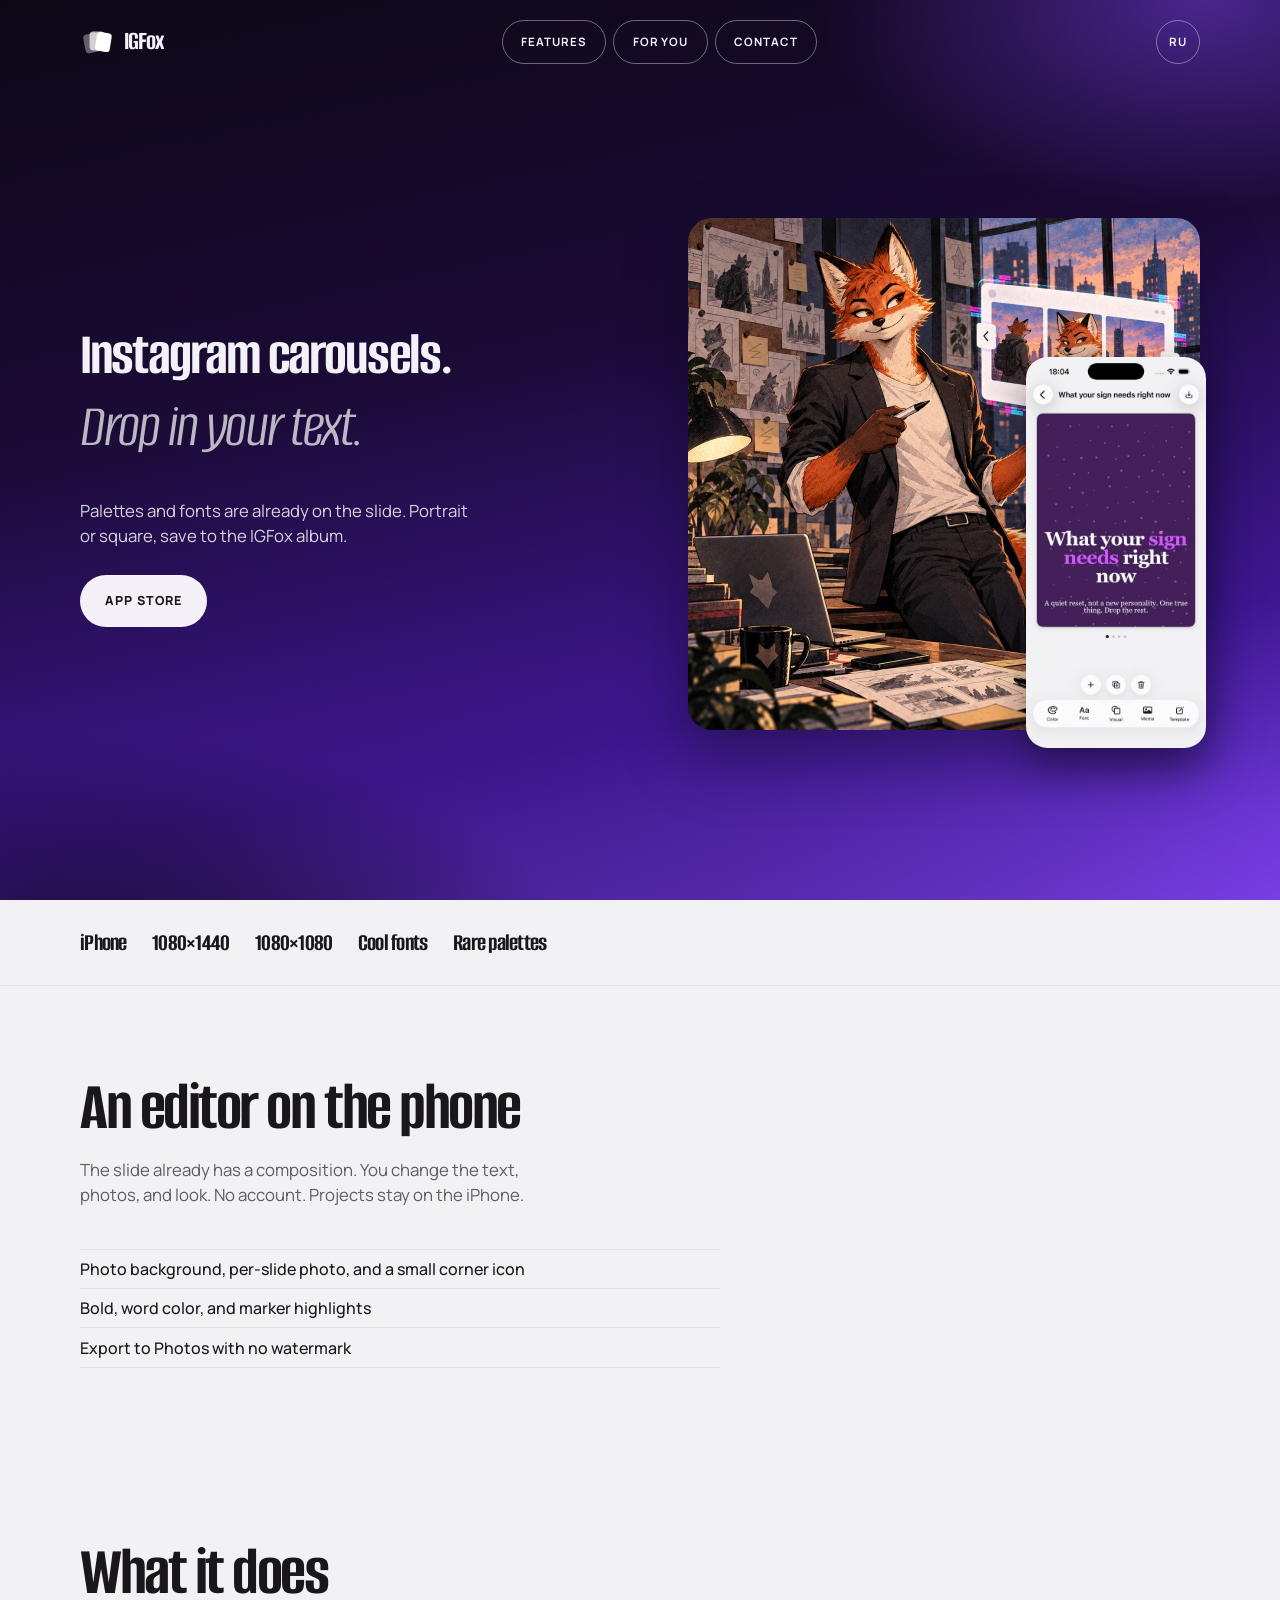
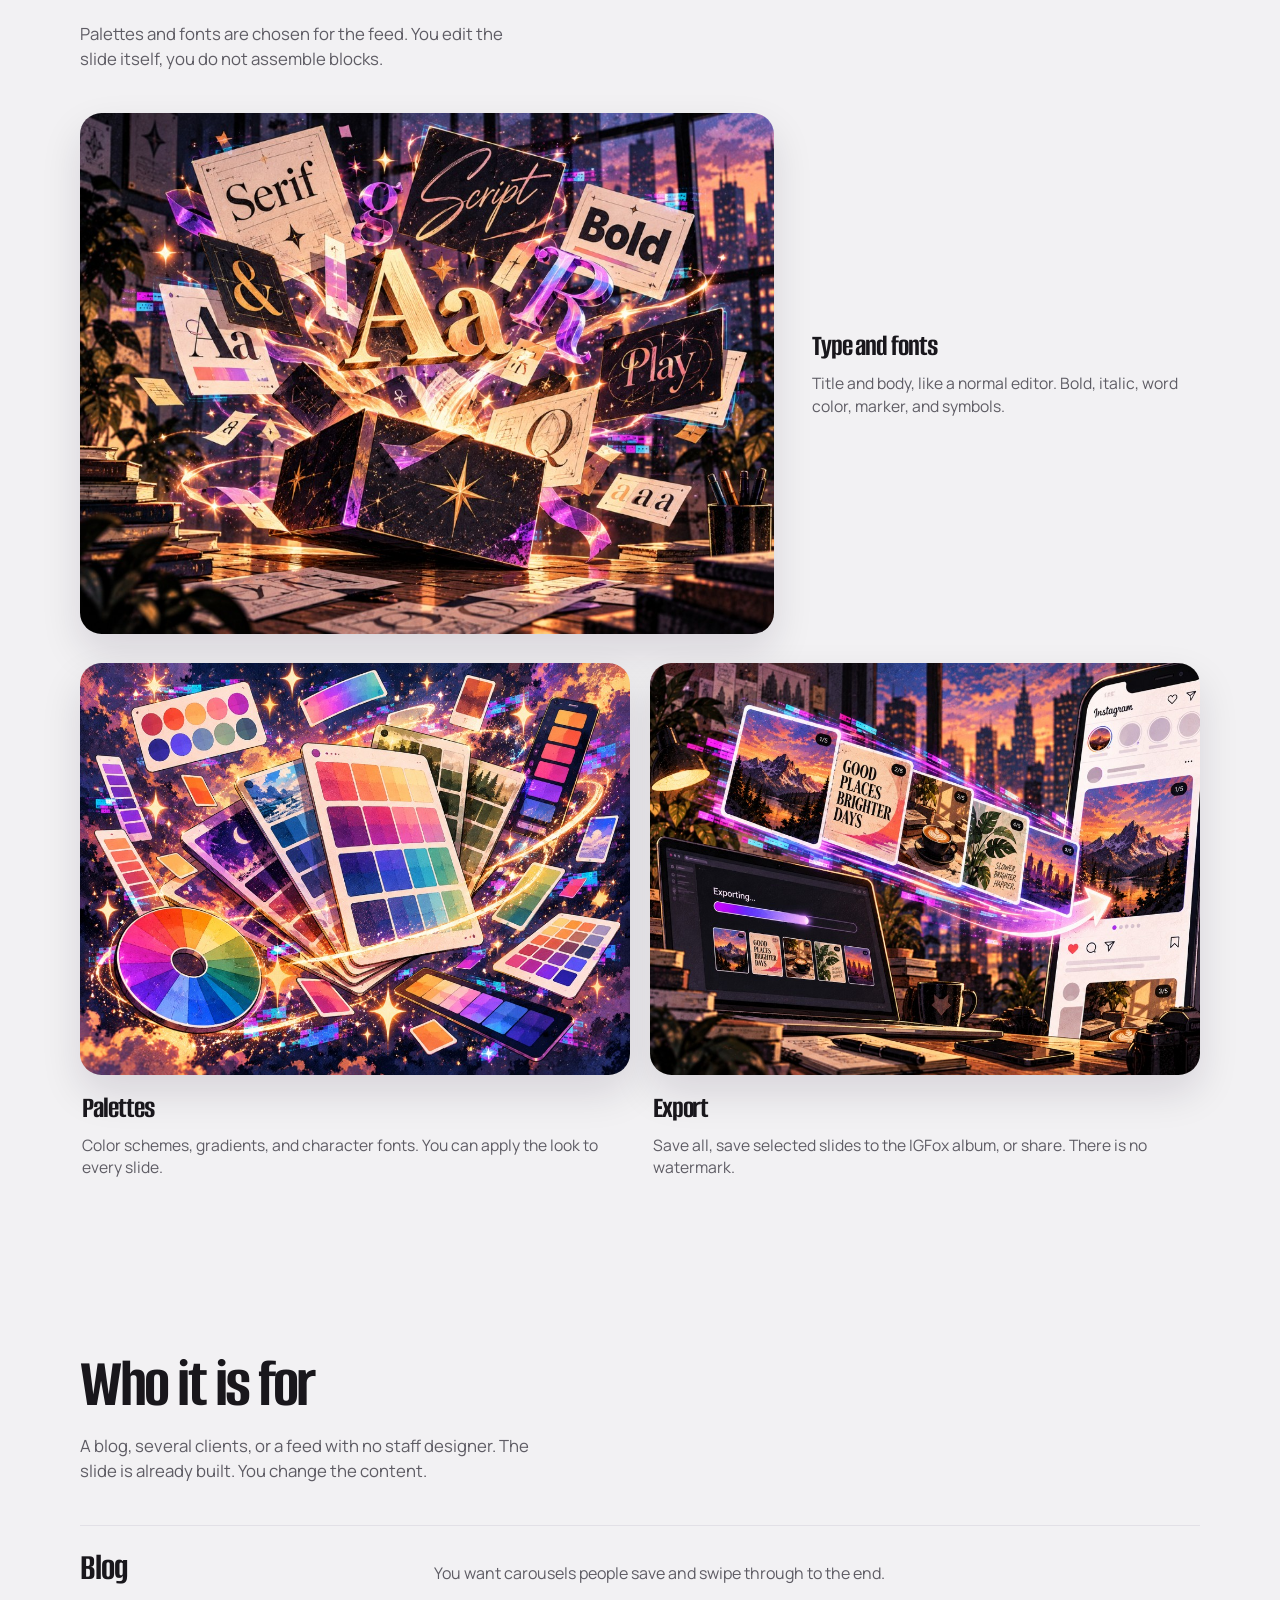
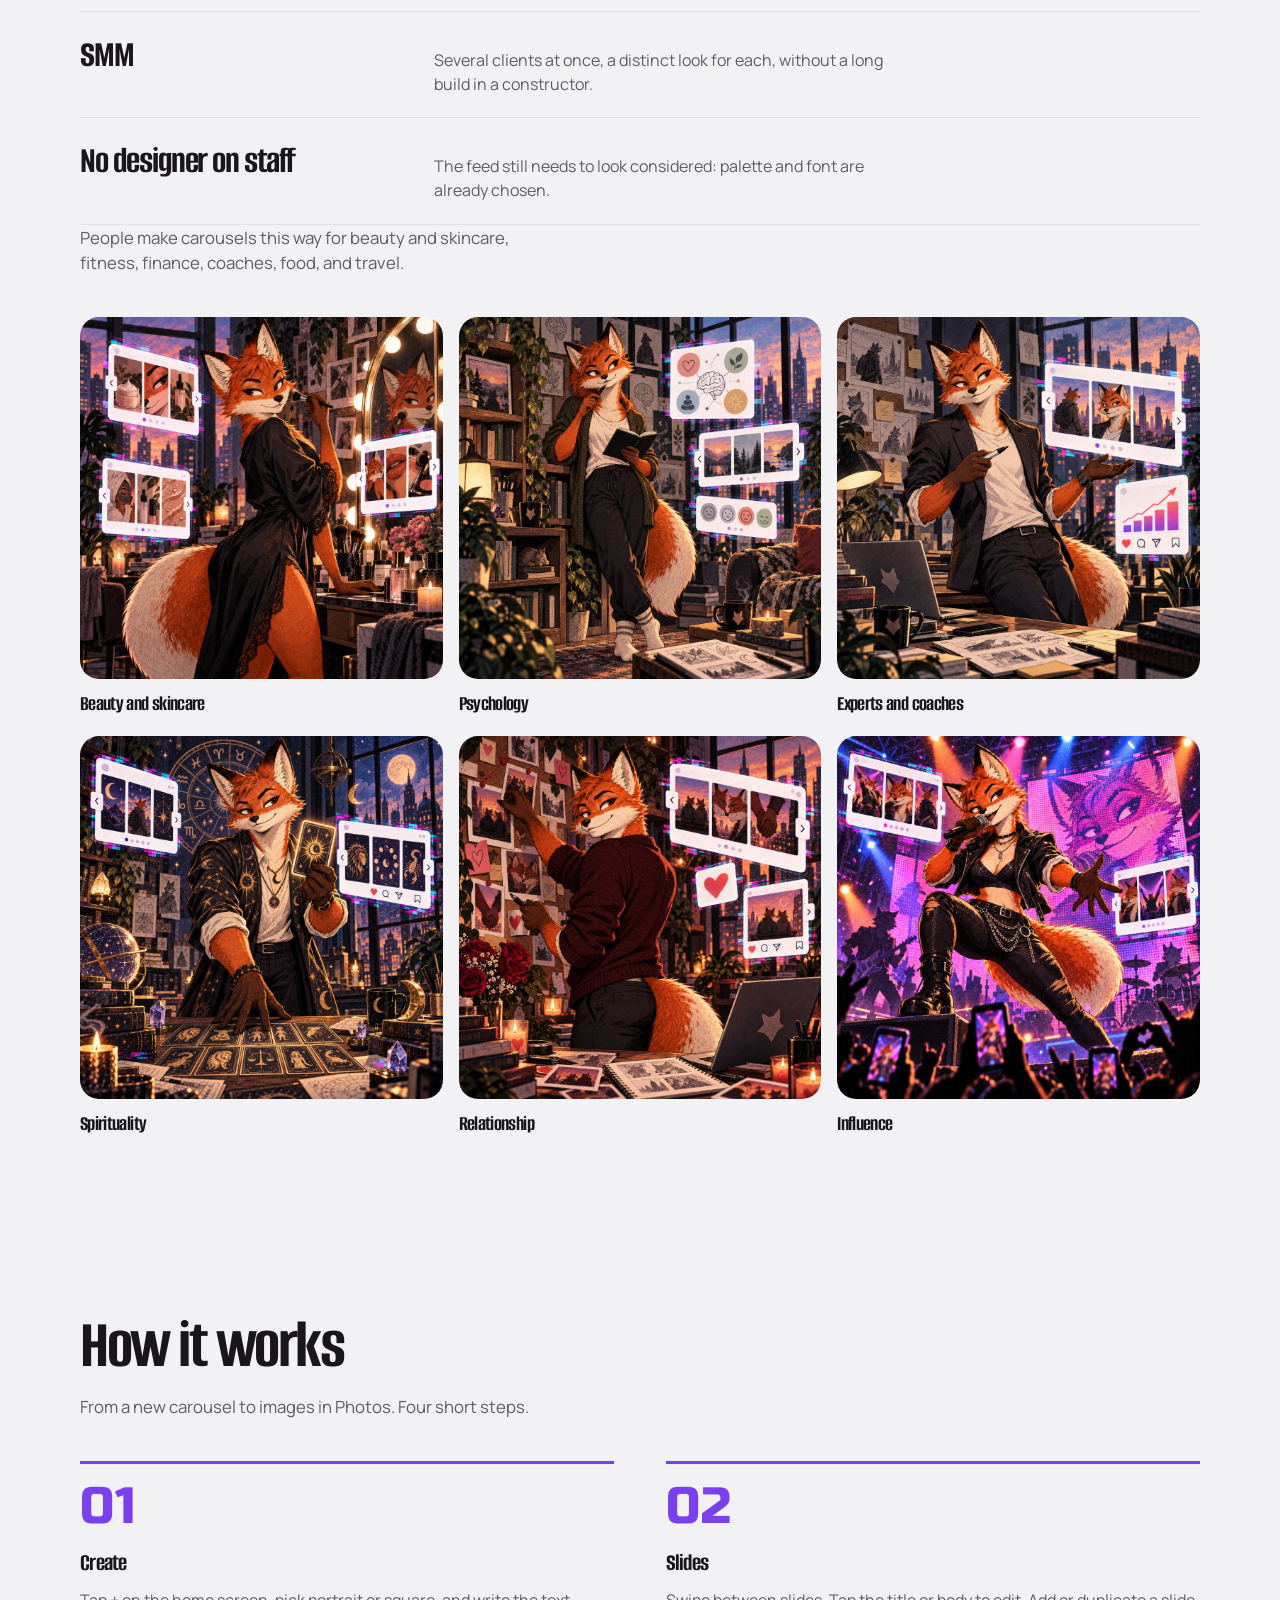
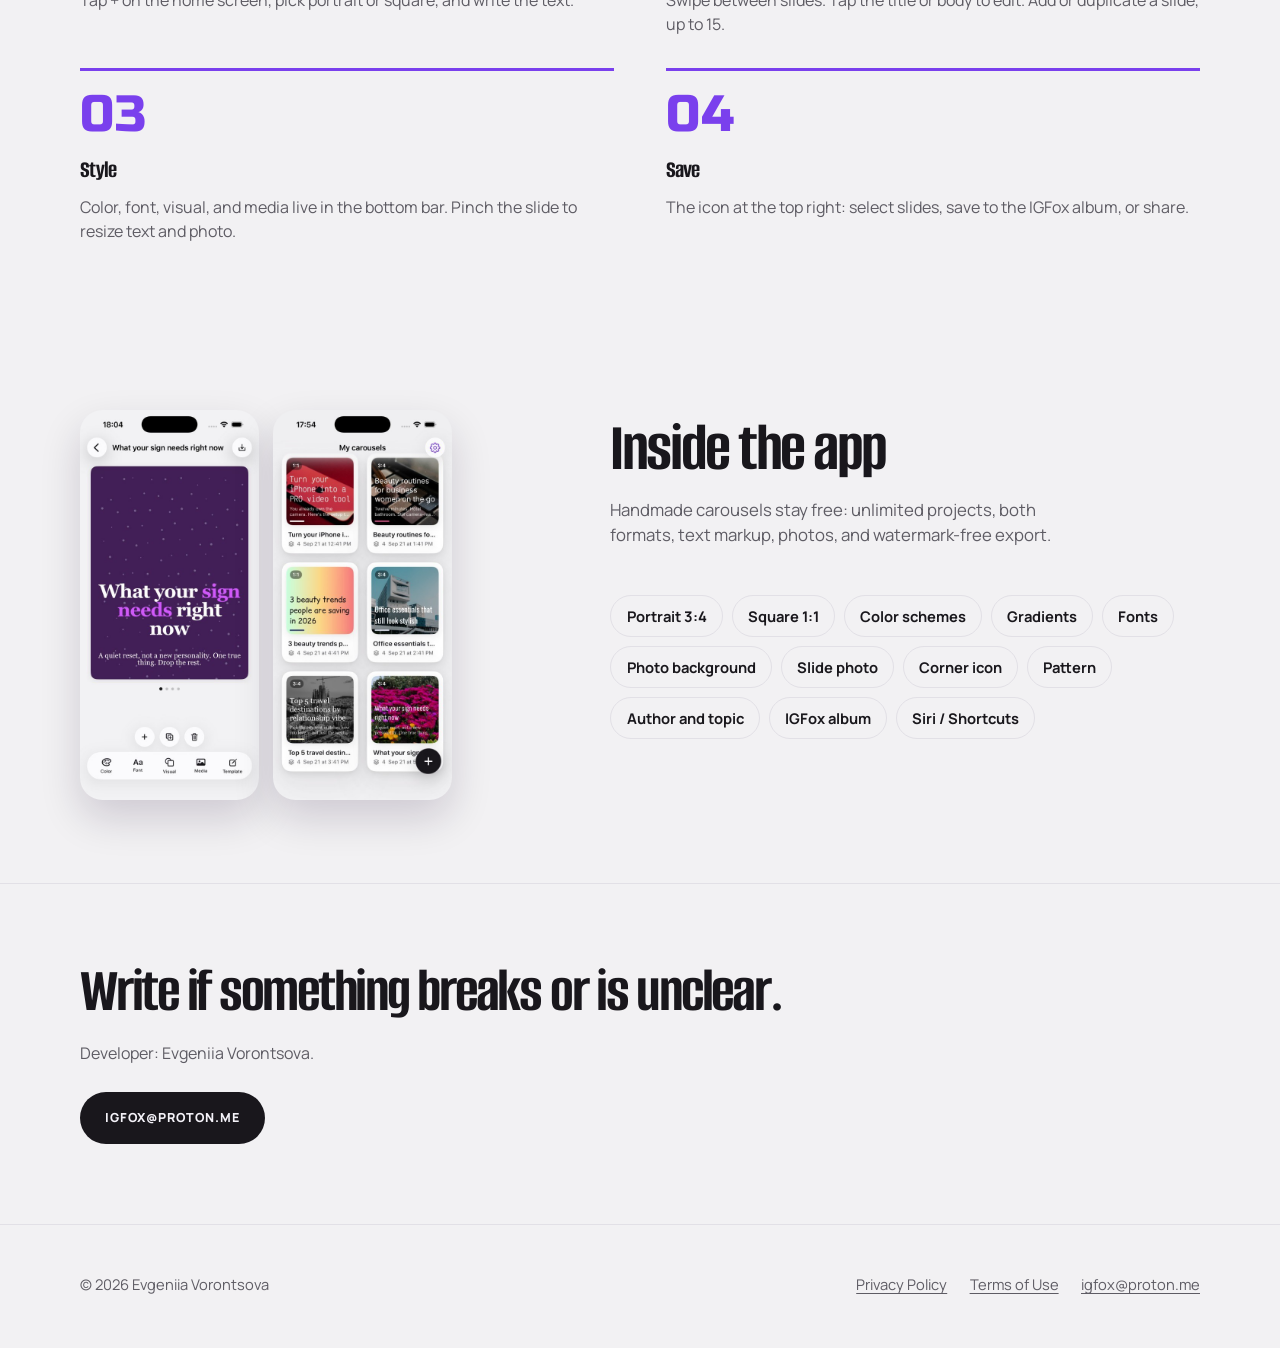
==== igfox-site/index.html @ 5019e01a "Add files via upload" ====
<!DOCTYPE html>
<html lang="ru">
<head>
  <meta charset="utf-8" />
  <meta name="viewport" content="width=device-width, initial-scale=1" />
  <title>IGFox</title>
  <meta name="description" content="IGFox: карусели для Instagram на iPhone. Подставляете текст, палитры и шрифты уже на слайде." />
  <link rel="icon" href="img/favicon.svg" type="image/svg+xml" />
  <link rel="canonical" href="https://igcarousel.com/" />
  <meta property="og:title" content="IGFox" />
  <meta property="og:description" content="Карусели для Instagram на iPhone. Подставляете текст, палитры и шрифты уже на слайде." />
  <meta property="og:type" content="website" />
  <meta property="og:url" content="https://igcarousel.com/" />
  <meta property="og:image" content="https://igcarousel.com/img/og.jpg" />
  <meta property="og:image:width" content="1200" />
  <meta property="og:image:height" content="630" />
  <meta name="twitter:card" content="summary_large_image" />
  <meta name="twitter:image" content="https://igcarousel.com/img/og.jpg" />
  <link rel="stylesheet" href="css/site.css" />
</head>
<body>
  <!--
    Poster on paper. Plum hero once, then Studio Off-White. Alumni + Manrope + Russo.
    One App Store pill. Original 4:3 feature art, 1:1 fox niches, modest real iPhone shots.
  -->
  <a class="skip" href="#main">
    <span class="ru">К содержанию</span>
    <span class="en">Skip to content</span>
  </a>

  <header class="hero">
    <div class="wrap topbar">
      <a class="brand" href="/">
        <img src="img/logo-light.svg" width="34" height="34" alt="" />
        IGFox
      </a>
      <nav class="nav-pills" aria-label="IGFox">
        <a href="#features">
          <span class="ru">Возможности</span><span class="en">Features</span>
        </a>
        <a href="#who">
          <span class="ru">Для кого</span><span class="en">For you</span>
        </a>
        <a href="#contact">
          <span class="ru">Контакты</span><span class="en">Contact</span>
        </a>
      </nav>
      <div class="nav-tools">
        <button class="lang" type="button" data-toggle-lang data-lang-label aria-label="Language">EN</button>
        <button class="menu-btn" type="button" id="open-menu" aria-label="Menu"><span></span><span></span><span></span></button>
      </div>
    </div>

    <div class="wrap hero-grid" id="main">
      <div class="hero-copy">
      <h1>
        <span class="ru">Карусели для Instagram.<br /><em class="soft">Подставляете текст.</em></span>
        <span class="en">Instagram carousels.<br /><em class="soft">Drop in your text.</em></span>
      </h1>
      <p>
        <span class="ru">Палитры и шрифты уже на слайде. Портрет или квадрат, сохранение в альбом IGFox.</span>
        <span class="en">Palettes and fonts are already on the slide. Portrait or square, save to the IGFox album.</span>
      </p>
      <a class="btn btn-light" href="https://apps.apple.com/app/id6794353316">
        <span class="ru">В App Store</span>
        <span class="en">App Store</span>
      </a>
      </div>
      <div class="stage">
        <img class="hero-art" src="img/fox-office.jpg" width="1024" height="1024" alt="" />
        <img class="shot-phone" src="img/app-editor.jpg" width="470" height="1024" alt="IGFox" />
      </div>
    </div>
  </header>

  <section class="strip" aria-label="Product facts">
    <div class="wrap">
      <div class="facts">
        <span>iPhone</span>
        <span>1080×1440</span>
        <span>1080×1080</span>
        <span class="ru">Крутые шрифты</span><span class="en">Cool fonts</span>
        <span class="ru">Редкие палитры</span><span class="en">Rare palettes</span>
      </div>
    </div>
  </section>

  <section class="section" id="about">
    <div class="wrap about">
      <h2>
        <span class="ru">Редактор на телефоне</span>
        <span class="en">An editor on the phone</span>
      </h2>
      <p class="lead">
        <span class="ru">Композиция слайда уже стоит. Вы меняете текст, фото и стиль. Аккаунта нет, проекты остаются на iPhone.</span>
        <span class="en">The slide already has a composition. You change the text, photos, and look. No account. Projects stay on the iPhone.</span>
      </p>
      <ul class="checks">
        <li><span class="ru">Фото на фон, на слайд и маленькая иконка в углу</span><span class="en">Photo background, per-slide photo, and a small corner icon</span></li>
        <li><span class="ru">Жирный, цвет слова и маркер в тексте</span><span class="en">Bold, word color, and marker highlights</span></li>
        <li><span class="ru">Экспорт в Фото без водяного знака</span><span class="en">Export to Photos with no watermark</span></li>
      </ul>
    </div>
  </section>

  <section class="section" id="features">
    <div class="wrap">
      <h2>
        <span class="ru">Что умеет</span>
        <span class="en">What it does</span>
      </h2>
      <p class="lead">
        <span class="ru">Палитры и шрифты подобраны под ленту. Вы правите сам слайд, не собираете его из блоков.</span>
        <span class="en">Palettes and fonts are chosen for the feed. You edit the slide itself, you do not assemble blocks.</span>
      </p>
      <div class="deck">
        <figure class="shot-card is-lead">
          <img src="img/feat-fonts.jpg" width="1024" height="768" alt="" />
          <figcaption>
            <h3><span class="ru">Текст и шрифты</span><span class="en">Type and fonts</span></h3>
            <p>
              <span class="ru">Заголовок и абзац, как в обычном редакторе. Жирный, курсив, цвет слова, маркер и символы.</span>
              <span class="en">Title and body, like a normal editor. Bold, italic, word color, marker, and symbols.</span>
            </p>
          </figcaption>
        </figure>
        <figure class="shot-card">
          <img src="img/feat-palettes.jpg" width="1024" height="768" alt="" />
          <figcaption>
            <h3><span class="ru">Палитры</span><span class="en">Palettes</span></h3>
            <p>
              <span class="ru">Цветовые схемы, градиенты и характерные шрифты. Стиль можно применить ко всем слайдам.</span>
              <span class="en">Color schemes, gradients, and character fonts. You can apply the look to every slide.</span>
            </p>
          </figcaption>
        </figure>
        <figure class="shot-card">
          <img src="img/feat-export.jpg" width="1024" height="768" alt="" />
          <figcaption>
            <h3><span class="ru">Экспорт</span><span class="en">Export</span></h3>
            <p>
              <span class="ru">Сохранить всё или выбранные слайды в альбом IGFox, либо отправить через «Поделиться». Водяного знака нет.</span>
              <span class="en">Save all, save selected slides to the IGFox album, or share. There is no watermark.</span>
            </p>
          </figcaption>
        </figure>
      </div>
    </div>
  </section>

  <section class="section" id="who">
    <div class="wrap">
      <h2>
        <span class="ru">Кому подходит</span>
        <span class="en">Who it is for</span>
      </h2>
      <p class="lead">
        <span class="ru">Блог, несколько клиентов или лента без штатного дизайнера. Слайд уже собран, вы меняете содержание.</span>
        <span class="en">A blog, several clients, or a feed with no staff designer. The slide is already built. You change the content.</span>
      </p>
      <ul class="who-list">
        <li>
          <h3><span class="ru">Блог</span><span class="en">Blog</span></h3>
          <p>
            <span class="ru">Нужны карусели, которые дочитывают до последнего слайда и сохраняют.</span>
            <span class="en">You want carousels people save and swipe through to the end.</span>
          </p>
        </li>
        <li>
          <h3>SMM</h3>
          <p>
            <span class="ru">Несколько клиентов сразу, каждому свой вид, без долгой сборки в конструкторе.</span>
            <span class="en">Several clients at once, a distinct look for each, without a long build in a constructor.</span>
          </p>
        </li>
        <li>
          <h3><span class="ru">Без дизайнера в штате</span><span class="en">No designer on staff</span></h3>
          <p>
            <span class="ru">Лента всё равно должна выглядеть собранной: палитра и шрифт уже выбраны.</span>
            <span class="en">The feed still needs to look considered: palette and font are already chosen.</span>
          </p>
        </li>
      </ul>
      <p class="lead niche-lead">
        <span class="ru">Так делают карусели про красоту и уход, фитнес, финансы, экспертов и коучей, еду и путешествия.</span>
        <span class="en">People make carousels this way for beauty and skincare, fitness, finance, coaches, food, and travel.</span>
      </p>
      <div class="cast" aria-label="Themes">
        <figure>
          <img src="img/fox-beauty.jpg" width="1024" height="1024" alt="" />
          <figcaption><span class="ru">Красота и уход</span><span class="en">Beauty and skincare</span></figcaption>
        </figure>
        <figure>
          <img src="img/fox-mind.jpg" width="1024" height="1024" alt="" />
          <figcaption><span class="ru">Психология</span><span class="en">Psychology</span></figcaption>
        </figure>
        <figure>
          <img src="img/fox-office.jpg" width="1024" height="1024" alt="" />
          <figcaption><span class="ru">Эксперты и коучи</span><span class="en">Experts and coaches</span></figcaption>
        </figure>
        <figure>
          <img src="img/fox-sign.jpg" width="1024" height="1024" alt="" />
          <figcaption><span class="ru">Духовность</span><span class="en">Spirituality</span></figcaption>
        </figure>
        <figure>
          <img src="img/fox-love.jpg" width="1024" height="1024" alt="" />
          <figcaption><span class="ru">Отношения</span><span class="en">Relationship</span></figcaption>
        </figure>
        <figure>
          <img src="img/fox-stage.jpg" width="1024" height="1024" alt="" />
          <figcaption><span class="ru">Инфлюенс</span><span class="en">Influence</span></figcaption>
        </figure>
      </div>
    </div>
  </section>

  <section class="section" id="process">
    <div class="wrap">
      <h2>
        <span class="ru">Как это работает</span>
        <span class="en">How it works</span>
      </h2>
      <p class="lead">
        <span class="ru">От новой карусели до картинок в Фото. Четыре коротких шага.</span>
        <span class="en">From a new carousel to images in Photos. Four short steps.</span>
      </p>
      <div class="process">
        <article>
          <p class="num">01</p>
          <h3><span class="ru">Новая</span><span class="en">Create</span></h3>
          <p>
            <span class="ru">На главном экране нажимаете «+», выбираете портрет или квадрат и пишете текст.</span>
            <span class="en">Tap + on the home screen, pick portrait or square, and write the text.</span>
          </p>
        </article>
        <article>
          <p class="num">02</p>
          <h3><span class="ru">Слайды</span><span class="en">Slides</span></h3>
          <p>
            <span class="ru">Листаете свайпом. Тап по заголовку или тексту открывает редактор. Можно добавить или дублировать слайд, до 15 штук.</span>
            <span class="en">Swipe between slides. Tap the title or body to edit. Add or duplicate a slide, up to 15.</span>
          </p>
        </article>
        <article>
          <p class="num">03</p>
          <h3><span class="ru">Стиль</span><span class="en">Style</span></h3>
          <p>
            <span class="ru">Цвет, шрифт, визуал и медиа в нижней панели. Размер текста и фото можно менять щипком на слайде.</span>
            <span class="en">Color, font, visual, and media live in the bottom bar. Pinch the slide to resize text and photo.</span>
          </p>
        </article>
        <article>
          <p class="num">04</p>
          <h3><span class="ru">Сохранить</span><span class="en">Save</span></h3>
          <p>
            <span class="ru">Иконка вверху справа: отметить слайды, сохранить в альбом IGFox или поделиться.</span>
            <span class="en">The icon at the top right: select slides, save to the IGFox album, or share.</span>
          </p>
        </article>
      </div>
    </div>
  </section>

  <section class="section" id="inside">
    <div class="wrap specs">
      <div class="examples">
        <img class="example-phone" src="img/app-editor.jpg" width="470" height="1024" alt="IGFox" />
        <img class="example-phone" src="img/app-studio.jpg" width="470" height="1024" alt="" />
      </div>
      <div>
        <h2>
          <span class="ru">Что входит</span>
          <span class="en">Inside the app</span>
        </h2>
        <p class="lead">
          <span class="ru">Ручные карусели остаются бесплатными: проекты без лимита, оба формата, разметка текста, фото и экспорт без водяного знака.</span>
          <span class="en">Handmade carousels stay free: unlimited projects, both formats, text markup, photos, and watermark-free export.</span>
        </p>
        <div class="chips" aria-label="Features">
          <span class="ru">Портрет 3:4</span><span class="en">Portrait 3:4</span>
          <span class="ru">Квадрат 1:1</span><span class="en">Square 1:1</span>
          <span class="ru">Цветовые схемы</span><span class="en">Color schemes</span>
          <span class="ru">Градиенты</span><span class="en">Gradients</span>
          <span class="ru">Шрифты</span><span class="en">Fonts</span>
          <span class="ru">Фото-фон</span><span class="en">Photo background</span>
          <span class="ru">Фото на слайде</span><span class="en">Slide photo</span>
          <span class="ru">Иконка в углу</span><span class="en">Corner icon</span>
          <span class="ru">Узор</span><span class="en">Pattern</span>
          <span class="ru">Колонтитулы</span><span class="en">Author and topic</span>
          <span class="ru">Альбом IGFox</span><span class="en">IGFox album</span>
          <span>Siri / Shortcuts</span>
        </div>
      </div>
    </div>
  </section>

  <section class="cta" id="contact">
    <div class="wrap">
      <h2>
        <span class="ru">Напишите, если <span class="nowrap">что-то</span> сломалось или непонятно.</span>
        <span class="en">Write if something breaks or is unclear.</span>
      </h2>
      <p>
        <span class="ru">Разработчик: Evgeniia Vorontsova.</span>
        <span class="en">Developer: Evgeniia Vorontsova.</span>
      </p>
      <div class="cta-row">
        <a class="btn btn-ink" href="mailto:igfox@proton.me">igfox@proton.me</a>
      </div>
    </div>
  </section>

  <footer class="site-footer">
    <div class="wrap foot">
      <p>© 2026 Evgeniia Vorontsova</p>
      <nav>
        <a href="/privacy/"><span class="ru">Конфиденциальность</span><span class="en">Privacy Policy</span></a>
        <a href="/terms/"><span class="ru">Условия</span><span class="en">Terms of Use</span></a>
        <a href="mailto:igfox@proton.me">igfox@proton.me</a>
      </nav>
    </div>
  </footer>

  <div class="mobile-panel" id="mobile-panel" aria-hidden="true">
    <button type="button" id="close-menu" class="panel-close">
      <span class="ru">Закрыть</span><span class="en">Close</span>
    </button>
    <a href="/"><span class="ru">Главная</span><span class="en">Home</span></a>
    <a href="#features"><span class="ru">Возможности</span><span class="en">Features</span></a>
    <a href="#who"><span class="ru">Для кого</span><span class="en">For you</span></a>
    <a href="#process"><span class="ru">Как это работает</span><span class="en">How it works</span></a>
    <a href="#contact"><span class="ru">Контакты</span><span class="en">Contact</span></a>
    <a href="/privacy/"><span class="ru">Конфиденциальность</span><span class="en">Privacy Policy</span></a>
    <a href="/terms/"><span class="ru">Условия</span><span class="en">Terms of Use</span></a>
    <a href="https://apps.apple.com/app/id6794353316">App Store</a>
    <button type="button" data-toggle-lang data-lang-label>EN</button>
  </div>

  <script src="js/site.js"></script>
</body>
</html>
---- igfox-site/css/site.css ----
@font-face {
  font-family: Manrope;
  font-style: normal;
  font-weight: 400;
  font-display: swap;
  src: url("../fonts/manrope-400-latin.woff2") format("woff2");
  unicode-range: U+0000-00FF, U+0131, U+0152-0153, U+02BB-02BC, U+02C6, U+02DA, U+02DC, U+0304, U+0308, U+0329, U+2000-206F, U+20AC, U+2122, U+2191, U+2193, U+2212, U+2215, U+FEFF, U+FFFD;
}
@font-face {
  font-family: Manrope;
  font-style: normal;
  font-weight: 400;
  font-display: swap;
  src: url("../fonts/manrope-400.woff2") format("woff2");
  unicode-range: U+0301, U+0400-045F, U+0490-0491, U+04B0-04B1, U+2116;
}
@font-face {
  font-family: Manrope;
  font-style: normal;
  font-weight: 500;
  font-display: swap;
  src: url("../fonts/manrope-500-latin.woff2") format("woff2");
  unicode-range: U+0000-00FF, U+0131, U+0152-0153, U+02BB-02BC, U+02C6, U+02DA, U+02DC, U+0304, U+0308, U+0329, U+2000-206F, U+20AC, U+2122, U+2191, U+2193, U+2212, U+2215, U+FEFF, U+FFFD;
}
@font-face {
  font-family: Manrope;
  font-style: normal;
  font-weight: 500;
  font-display: swap;
  src: url("../fonts/manrope-500.woff2") format("woff2");
  unicode-range: U+0301, U+0400-045F, U+0490-0491, U+04B0-04B1, U+2116;
}
@font-face {
  font-family: Manrope;
  font-style: normal;
  font-weight: 700;
  font-display: swap;
  src: url("../fonts/manrope-700-latin.woff2") format("woff2");
  unicode-range: U+0000-00FF, U+0131, U+0152-0153, U+02BB-02BC, U+02C6, U+02DA, U+02DC, U+0304, U+0308, U+0329, U+2000-206F, U+20AC, U+2122, U+2191, U+2193, U+2212, U+2215, U+FEFF, U+FFFD;
}
@font-face {
  font-family: Manrope;
  font-style: normal;
  font-weight: 700;
  font-display: swap;
  src: url("../fonts/manrope-700.woff2") format("woff2");
  unicode-range: U+0301, U+0400-045F, U+0490-0491, U+04B0-04B1, U+2116;
}
@font-face {
  font-family: Manrope;
  font-style: normal;
  font-weight: 800;
  font-display: swap;
  src: url("../fonts/manrope-800-latin.woff2") format("woff2");
  unicode-range: U+0000-00FF, U+0131, U+0152-0153, U+02BB-02BC, U+02C6, U+02DA, U+02DC, U+0304, U+0308, U+0329, U+2000-206F, U+20AC, U+2122, U+2191, U+2193, U+2212, U+2215, U+FEFF, U+FFFD;
}
@font-face {
  font-family: Manrope;
  font-style: normal;
  font-weight: 800;
  font-display: swap;
  src: url("../fonts/manrope-800.woff2") format("woff2");
  unicode-range: U+0301, U+0400-045F, U+0490-0491, U+04B0-04B1, U+2116;
}
@font-face {
  font-family: "Alumni Sans";
  font-style: normal;
  font-weight: 700;
  font-display: swap;
  src: url("../fonts/AlumniSans-Bold.ttf") format("truetype");
}
@font-face {
  font-family: "Alumni Sans";
  font-style: italic;
  font-weight: 400;
  font-display: swap;
  src: url("../fonts/AlumniSans-Italic.ttf") format("truetype");
}
@font-face {
  font-family: "Russo One";
  font-style: normal;
  font-weight: 400;
  font-display: swap;
  src: url("../fonts/RussoOne-Regular.ttf") format("truetype");
}

:root {
  --canvas: #f2f1f3;
  --white: #f4f2f8;
  --ink: #19171c;
  --slate: #5e5c64;
  --line: #e2e0e6;
  --violet: #7a40ed;
  --plum: #12061f;
  --lilac: #c9a3ff;
  --pill: #f4f2f8;
  --display: "Alumni Sans", Manrope, sans-serif;
  --sans: Manrope, sans-serif;
  --num: "Russo One", Manrope, sans-serif;
  --ease: cubic-bezier(0.22, 1, 0.36, 1);
  --hero: radial-gradient(52% 40% at 94% 0%, rgb(122 64 237 / 0.5), transparent 58%),
    radial-gradient(80% 60% at 8% 110%, rgb(12 6 20 / 0.85), transparent 48%),
    linear-gradient(168deg, #0c0614 0%, #1a0a36 40%, #3d168f 74%, #7a40ed 100%);
}

* { box-sizing: border-box; }
html { scroll-behavior: smooth; }
html, body { margin: 0; min-height: 100%; }
body {
  background: var(--canvas);
  color: var(--ink);
  font-family: var(--sans);
  font-weight: 400;
  line-height: 1.5;
  text-rendering: optimizeLegibility;
  -webkit-font-smoothing: antialiased;
  overflow-x: clip;
  font-synthesis: none;
}
body::after {
  content: "";
  position: fixed;
  inset: 0;
  z-index: 15;
  pointer-events: none;
  opacity: 0.08;
  mix-blend-mode: overlay;
  background-image: url("data:image/svg+xml;utf8,<svg xmlns='http://www.w3.org/2000/svg' width='160' height='160'><filter id='n'><feTurbulence type='fractalNoise' baseFrequency='0.8' numOctaves='2' stitchTiles='stitch'/></filter><rect width='100%' height='100%' filter='url(%23n)'/></svg>");
}
img { max-width: 100%; display: block; }
a { color: inherit; text-decoration: none; }
button { font: inherit; color: inherit; background: none; border: 0; cursor: pointer; padding: 0; }
::selection { background: var(--violet); color: var(--white); }
:focus-visible { outline: 2px solid var(--violet); outline-offset: 3px; }

html[lang="en"] .ru { display: none; }
html[lang="ru"] .en { display: none; }

.skip {
  position: absolute;
  left: 1rem;
  top: -3rem;
  background: var(--white);
  color: var(--ink);
  padding: 0.6rem 1rem;
  border-radius: 999px;
  z-index: 80;
}
.skip:focus { top: 1rem; }

.wrap {
  width: min(1120px, calc(100% - 3rem));
  margin-inline: auto;
}
@media (max-width: 720px) {
  .wrap { width: calc(100% - 1.6rem); }
}

.hero {
  position: relative;
  min-height: 100dvh;
  background-color: #1a0a36;
  background-image: var(--hero);
  color: var(--white);
  overflow: visible;
  display: flex;
  flex-direction: column;
}
.hero::before {
  content: "";
  position: absolute;
  inset: 0;
  pointer-events: none;
  background: radial-gradient(120% 80% at 50% 120%, rgb(12 6 20 / 0.35), transparent 55%);
}

.topbar {
  display: flex;
  align-items: center;
  justify-content: space-between;
  gap: 1rem;
  min-height: 4.5rem;
  padding: 0.7rem 0 0;
  position: relative;
  z-index: 5;
}
.brand {
  display: flex;
  align-items: center;
  gap: 0.65rem;
  font-family: var(--display);
  font-weight: 700;
  font-size: 1.7rem;
  letter-spacing: -0.04em;
  line-height: 1;
}
.brand img, .brand svg { width: 34px; height: 34px; }

.nav-pills {
  display: flex;
  flex-wrap: nowrap;
  justify-content: center;
  gap: 0.45rem;
}
.nav-pills a, .nav-pills .current {
  display: inline-flex;
  align-items: center;
  min-height: 44px;
  padding: 0 1.15rem;
  border: 1px solid rgb(255 255 255 / 0.38);
  border-radius: 999px;
  font-size: 0.72rem;
  font-weight: 700;
  letter-spacing: 0.08em;
  text-transform: uppercase;
  color: var(--white);
}
.nav-pills a:hover, .nav-pills .current {
  background: var(--pill);
  color: var(--ink);
  border-color: var(--pill);
}

.nav-tools {
  display: flex;
  align-items: center;
  gap: 0.65rem;
}
.lang {
  min-width: 44px;
  min-height: 44px;
  border-radius: 999px;
  border: 1px solid rgb(255 255 255 / 0.38);
  font-size: 0.72rem;
  font-weight: 700;
  letter-spacing: 0.06em;
}
.lang:hover { background: var(--pill); color: var(--ink); }
.menu-btn {
  display: none;
  width: 44px;
  height: 44px;
  border-radius: 999px;
  border: 1px solid rgb(255 255 255 / 0.38);
  place-content: center;
  gap: 5px;
}
.menu-btn span {
  display: block;
  width: 16px;
  height: 1.5px;
  background: currentColor;
}

.hero-grid {
  position: relative;
  z-index: 2;
  flex: 1;
  display: grid;
  grid-template-columns: minmax(18rem, 0.95fr) minmax(20rem, 1.05fr);
  gap: 1.2rem 1.6rem;
  align-items: center;
  padding: 1.1rem 0 2.6rem;
}

.hero-copy {
  max-width: none;
  padding: 0;
  display: flex;
  flex-direction: column;
  align-items: flex-start;
}
.hero-copy h1 {
  margin: 0;
  font-family: var(--display);
  font-size: clamp(2.35rem, 4.8vw, 4.15rem);
  font-weight: 700;
  line-height: 1.12;
  letter-spacing: -0.03em;
  padding-bottom: 0.1em;
}
.hero-copy .soft {
  display: inline-block;
  font-family: var(--display);
  font-style: italic;
  font-weight: 400;
  color: rgb(255 255 255 / 0.7);
  line-height: 1.2;
  padding-bottom: 0.16em;
}
.hero-copy p {
  margin: 1.15rem 0 0;
  max-width: 40ch;
  font-size: 1.05rem;
  line-height: 1.5;
  color: rgb(255 255 255 / 0.82);
}
.hero-copy .btn {
  margin-top: 1.7rem;
  align-self: flex-start;
}

.btn {
  display: inline-flex;
  align-items: center;
  justify-content: center;
  min-height: 52px;
  padding: 0 1.55rem;
  border-radius: 999px;
  font-size: 0.78rem;
  font-weight: 800;
  letter-spacing: 0.08em;
  text-transform: uppercase;
  transition: transform 180ms var(--ease), background 180ms var(--ease), color 180ms var(--ease);
}
.btn:active { transform: translateY(1px); }
.btn-light { background: var(--pill); color: var(--ink); }
.btn-light:hover { background: #efeaf8; }
.btn-ink { background: var(--ink); color: var(--white); }
.btn-ink:hover { background: #2b2730; }
.btn-ghost {
  border: 1px solid rgb(255 255 255 / 0.5);
  color: var(--white);
}
.btn-ghost:hover { background: var(--white); color: var(--ink); }

.strip {
  background: var(--canvas);
  padding: 1.5rem 0;
  border-bottom: 1px solid var(--line);
}
.facts {
  display: flex;
  flex-wrap: wrap;
  justify-content: flex-start;
  gap: 0.35rem 1.6rem;
  color: var(--ink);
  font-family: var(--display);
  font-weight: 700;
  font-size: clamp(1.15rem, 2.2vw, 1.55rem);
  letter-spacing: -0.03em;
}

.section { padding: 5.2rem 0; }
.section h2 {
  margin: 0 0 0.7rem;
  font-family: var(--display);
  font-size: clamp(2.4rem, 5.5vw, 4.4rem);
  font-weight: 700;
  letter-spacing: -0.035em;
  line-height: 1.08;
}
.section .lead {
  margin: 0 0 2.6rem;
  max-width: 46ch;
  color: var(--slate);
  font-size: 1.05rem;
}

.split {
  display: grid;
  grid-template-columns: 1.05fr 0.95fr;
  gap: 3.5rem;
  align-items: center;
}
.split h3 {
  margin: 0;
  font-size: clamp(1.6rem, 2.6vw, 2.15rem);
  font-weight: 800;
  letter-spacing: -0.03em;
  line-height: 1.15;
}
.split p { color: var(--slate); margin: 1rem 0 0; max-width: 42ch; }
.checks { list-style: none; margin: 1.4rem 0 0; padding: 0; }
.checks li {
  padding: 0.45rem 0;
  border-top: 1px solid var(--line);
  color: var(--ink);
  font-weight: 500;
}
.checks li:last-child { border-bottom: 1px solid var(--line); }

.stage {
  position: relative;
  width: min(32rem, 100%);
  aspect-ratio: 1;
  height: auto;
  justify-self: end;
}
.hero-art {
  display: block;
  width: 100%;
  height: auto;
  aspect-ratio: 1;
  object-fit: cover;
  border-radius: 1.5rem;
  box-shadow: 0 28px 64px rgb(8 4 20 / 0.42);
}
.shot-phone {
  position: absolute;
  width: min(11.2rem, 38%);
  height: auto;
  right: -0.35rem;
  bottom: -1.1rem;
  border-radius: 1.35rem;
  z-index: 2;
  background: #f2f1f3;
  box-shadow: 0 18px 40px rgb(8 4 20 / 0.48);
  transition: transform 280ms var(--ease);
}
.hero .shot-phone:hover { transform: translateY(-6px); }

.deck {
  display: grid;
  grid-template-columns: 1fr 1fr;
  gap: 1.8rem 1.3rem;
  align-items: start;
}
.shot-card { margin: 0; }
.shot-card.is-lead {
  grid-column: 1 / -1;
  display: grid;
  grid-template-columns: 1.28fr 0.72fr;
  gap: 1.4rem 2.2rem;
  align-items: center;
}
.shot-card.is-lead figcaption { padding-top: 0; }
.shot-card img {
  width: 100%;
  height: auto;
  aspect-ratio: 4 / 3;
  object-fit: cover;
  border-radius: 1.35rem;
  background: #e8e6ee;
  box-shadow: 0 18px 40px rgb(23 8 44 / 0.12);
  transition: transform 220ms var(--ease);
}
.shot-card:hover img { transform: translateY(-4px); }
.shot-card figcaption { padding: 1rem 0.15rem 0; }
.shot-card h3 {
  margin: 0;
  font-family: var(--display);
  font-size: clamp(1.7rem, 2.4vw, 2.35rem);
  font-weight: 700;
  letter-spacing: -0.035em;
  line-height: 1.08;
  padding-bottom: 0.08em;
}
.shot-card p {
  margin: 0.45rem 0 0;
  color: var(--slate);
  font-size: 0.98rem;
  line-height: 1.45;
}

.who-list {
  list-style: none;
  margin: 0;
  padding: 0;
}
.who-list li {
  display: grid;
  grid-template-columns: minmax(12rem, 0.42fr) minmax(0, 1fr);
  gap: 1rem 2rem;
  padding: 1.35rem 0;
  border-top: 1px solid var(--line);
  align-items: baseline;
}
.who-list li:last-child { border-bottom: 1px solid var(--line); }
.who-list h3 {
  margin: 0;
  font-family: var(--display);
  font-size: clamp(1.7rem, 3vw, 2.5rem);
  font-weight: 700;
  letter-spacing: -0.03em;
  line-height: 1.1;
}
.who-list p { margin: 0; color: var(--slate); max-width: 46ch; }
.niche-lead { margin: 2.4rem 0 1.3rem; }
.cast {
  display: grid;
  grid-template-columns: repeat(3, minmax(0, 1fr));
  gap: 1rem 1rem;
}
.cast figure { margin: 0; }
.cast img {
  width: 100%;
  height: auto;
  aspect-ratio: 1;
  object-fit: cover;
  border-radius: 1.2rem;
  background: #e8e6ee;
}
.cast figcaption {
  margin-top: 0.55rem;
  font-family: var(--display);
  font-size: 1.35rem;
  font-weight: 700;
  letter-spacing: -0.03em;
}

.process {
  display: grid;
  grid-template-columns: 1fr 1fr;
  gap: 2rem 3.2rem;
}
.process article {
  min-width: 0;
  padding-top: 1.1rem;
  border-top: 3px solid var(--violet);
}
.num {
  margin: 0 0 0.7rem;
  font-family: var(--num);
  font-size: clamp(2.4rem, 4vw, 3.4rem);
  font-weight: 400;
  letter-spacing: 0.02em;
  line-height: 1;
  color: var(--violet);
}
.process h3 {
  margin: 0 0 0.45rem;
  font-family: var(--display);
  font-size: 1.55rem;
  font-weight: 700;
  letter-spacing: -0.03em;
}
.process article > p:not(.num) { margin: 0; color: var(--slate); }

.specs {
  display: grid;
  grid-template-columns: 0.9fr 1.1fr;
  gap: 3rem;
  align-items: start;
}
.about .checks { max-width: 40rem; }
.examples {
  display: flex;
  align-items: flex-end;
  gap: 0.85rem;
}
.example-phone {
  width: min(11.2rem, 46%);
  height: auto;
  border-radius: 1.4rem;
  background: #f2f1f3;
  box-shadow: 0 18px 40px rgb(23 8 44 / 0.16);
}
.chips {
  display: flex;
  flex-wrap: wrap;
  gap: 0.55rem;
  padding-top: 0.4rem;
}
.chips span {
  display: inline-flex;
  align-items: center;
  min-height: 42px;
  padding: 0 0.95rem;
  border: 1px solid var(--line);
  border-radius: 999px;
  font-weight: 600;
  font-size: 0.92rem;
}

.cta {
  background: var(--canvas);
  color: var(--ink);
  padding: 4.4rem 0 5rem;
  text-align: left;
  border-top: 1px solid var(--line);
}
.cta h2 {
  margin: 0;
  max-width: 12.5em;
  hyphens: none;
  overflow-wrap: normal;
  font-family: var(--display);
  font-size: clamp(2.4rem, 5vw, 4rem);
  font-weight: 700;
  letter-spacing: -0.035em;
  line-height: 1.12;
}
.nowrap { white-space: nowrap; }
.cta p { margin: 0.9rem 0 0; max-width: 42ch; color: var(--slate); }
.cta-row {
  margin-top: 1.7rem;
  display: flex;
  flex-wrap: wrap;
  justify-content: flex-start;
  gap: 0.75rem;
}

.site-footer {
  background: var(--canvas);
  color: var(--slate);
  padding: 2.1rem 0 2.4rem;
  font-size: 0.92rem;
  border-top: 1px solid var(--line);
}
.foot {
  display: flex;
  flex-wrap: wrap;
  justify-content: space-between;
  gap: 1rem 2rem;
  align-items: center;
}
.foot a { text-decoration: underline; text-underline-offset: 0.18em; }
.foot a:hover { color: var(--ink); }
.foot nav { display: flex; flex-wrap: wrap; gap: 1rem 1.4rem; }

.doc {
  background: var(--canvas);
  min-height: 100dvh;
}
.doc .topbar, .doc .lang, .doc .nav-pills a, .doc .nav-pills .current, .doc .menu-btn {
  color: var(--ink);
  border-color: rgb(25 23 28 / 0.16);
}
.doc .nav-pills a:hover, .doc .nav-pills .current, .doc .lang:hover {
  background: var(--ink);
  color: var(--white);
  border-color: var(--ink);
}
.doc-main {
  width: min(46rem, calc(100% - 3rem));
  margin: 0 auto;
  padding: 3.5rem 0 5rem;
}
.doc-main h1 {
  margin: 0 0 0.4rem;
  font-family: var(--display);
  font-size: clamp(2.6rem, 5vw, 4rem);
  font-weight: 700;
  letter-spacing: -0.04em;
  line-height: 1.08;
  padding-bottom: 0.06em;
}
.doc-main .meta { color: var(--slate); margin: 0 0 2rem; }
.doc-main h2 {
  margin: 2.1rem 0 0.55rem;
  font-family: var(--display);
  font-size: 1.45rem;
  font-weight: 700;
  letter-spacing: -0.03em;
  line-height: 1.2;
}
.doc-main p, .doc-main li { color: #3a3840; }
.doc-main p { margin: 0 0 0.9rem; }
.doc-main ul { padding-left: 1.15rem; margin: 0 0 0.9rem; }
.doc-main li { margin: 0.28rem 0; }
.doc-main a { color: var(--violet); text-decoration: underline; text-underline-offset: 0.16em; }
.doc-main code {
  font-family: ui-monospace, SFMono-Regular, Menlo, monospace;
  font-size: 0.88em;
}

.mobile-panel {
  display: none;
  position: fixed;
  inset: 0;
  background: var(--plum);
  color: var(--white);
  z-index: 50;
  padding: 1.4rem 1.3rem 2rem;
}
.mobile-panel.open { display: block; }
.mobile-panel a, .mobile-panel button {
  display: block;
  font-family: var(--display);
  font-size: 2rem;
  font-weight: 700;
  letter-spacing: -0.03em;
  padding: 0.85rem 0;
  border-bottom: 1px solid rgb(255 255 255 / 0.12);
  width: 100%;
  text-align: left;
}
.panel-close { font-size: 0.9rem; font-weight: 600; margin-bottom: 1rem; opacity: 0.7; }

@media (max-width: 980px) {
  .nav-pills { display: none; }
  .menu-btn { display: grid; }
  .hero-grid,
  .split,
  .deck,
  .shot-card.is-lead { grid-template-columns: 1fr; }
  .who-list li,
  .process,
  .specs { grid-template-columns: 1fr; }
  .stage {
    width: min(22rem, 100%);
    justify-self: center;
    margin: 0.8rem auto 2.2rem;
  }
  .shot-phone { right: 0; bottom: -0.8rem; }
  .cast { grid-template-columns: repeat(2, minmax(0, 1fr)); }
  .examples { justify-content: center; margin-bottom: 1.5rem; }
  .section { padding: 3.6rem 0; }
  .hero { min-height: auto; }
  .hero-grid { padding: 1.4rem 0 2.2rem; }
  .hero-copy h1 { font-size: clamp(2.2rem, 9vw, 2.8rem); }
}

@media (prefers-reduced-motion: reduce) {
  html { scroll-behavior: auto; }
  * { transition: none !important; animation: none !important; }
}

@media (prefers-reduced-motion: no-preference) {
  .hero-copy h1,
  .hero-copy p,
  .hero-copy .btn { animation: rise 0.7s var(--ease) both; }
  .hero-copy p { animation-delay: 70ms; }
  .hero-copy .btn { animation-delay: 130ms; }
  .hero-art { animation: rise 0.85s var(--ease) both; }
  .shot-phone { animation: rise 0.85s 90ms var(--ease) both; }
}

@keyframes rise {
  from { opacity: 0; transform: translateY(14px); }
}
@keyframes fan {
  from { opacity: 0; transform: translateY(18px) rotate(var(--rot, 0deg)); }
  to { transform: rotate(var(--rot, 0deg)); }
}
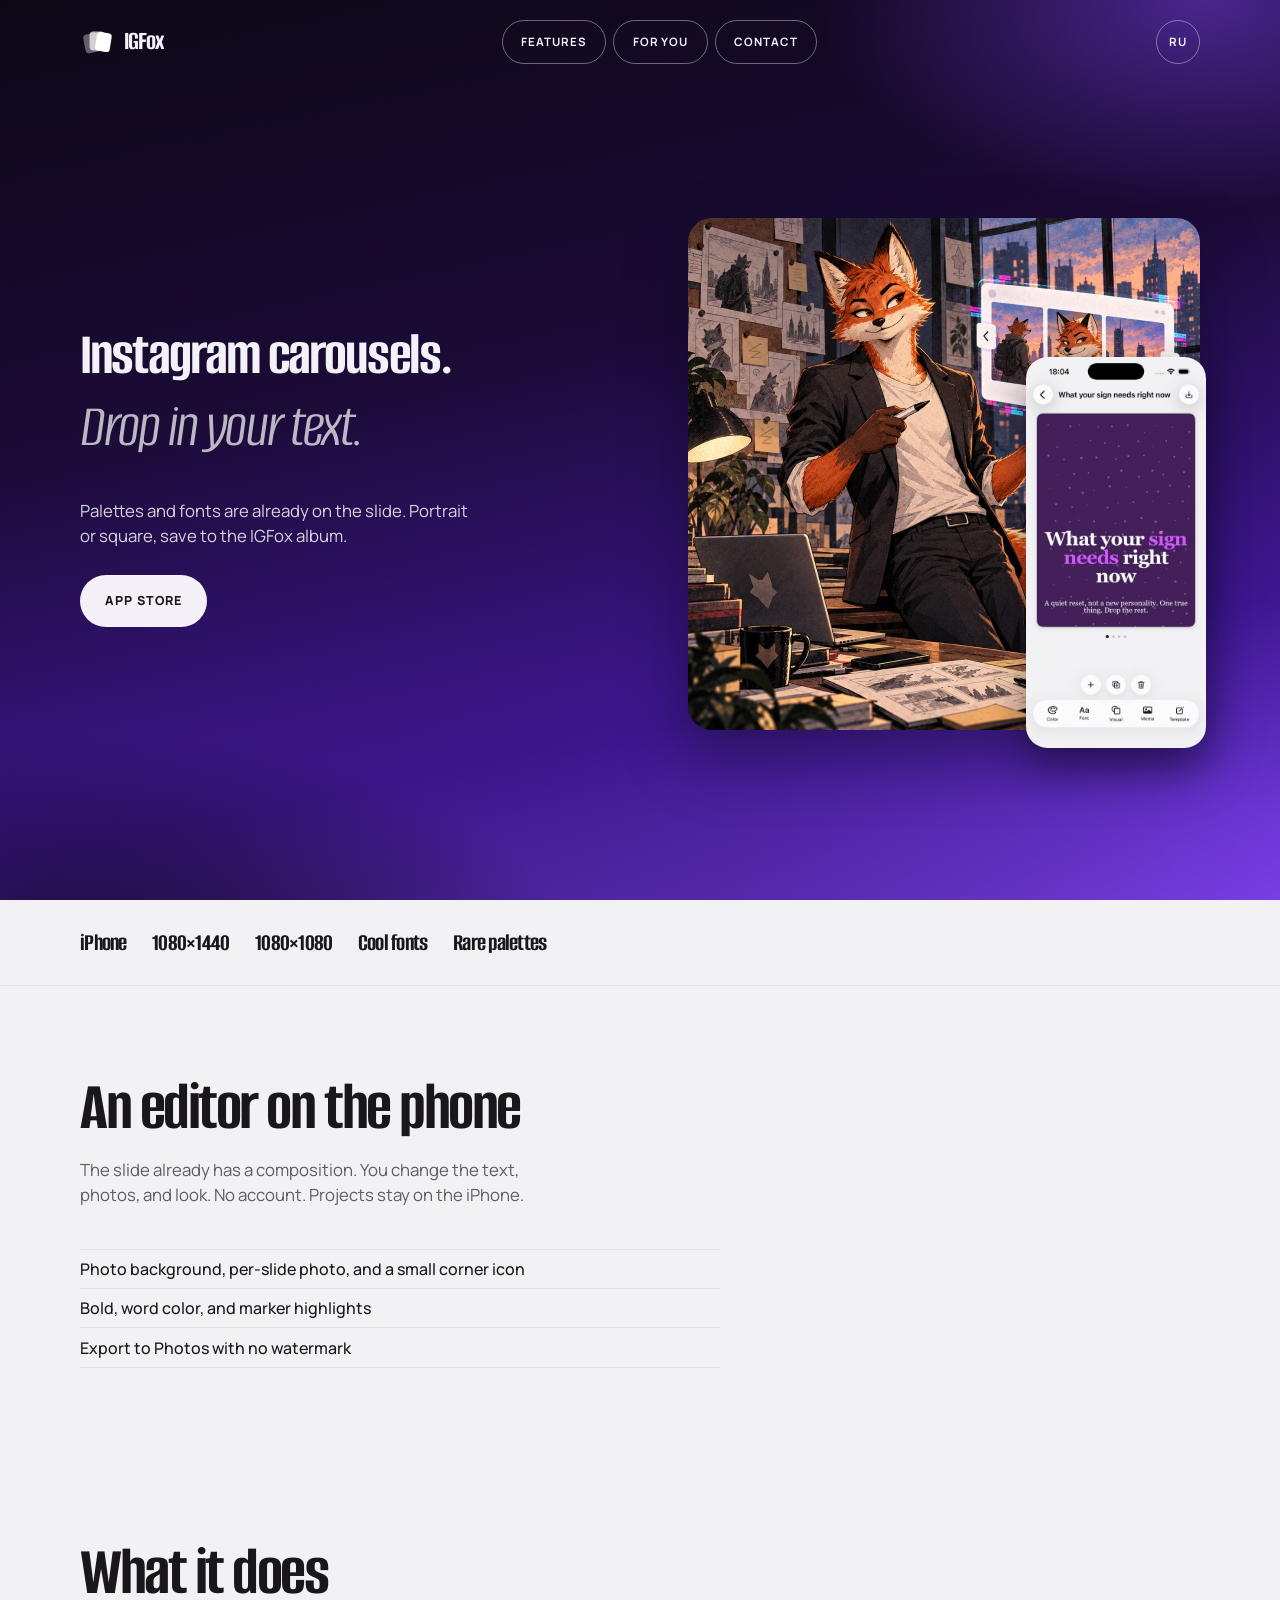
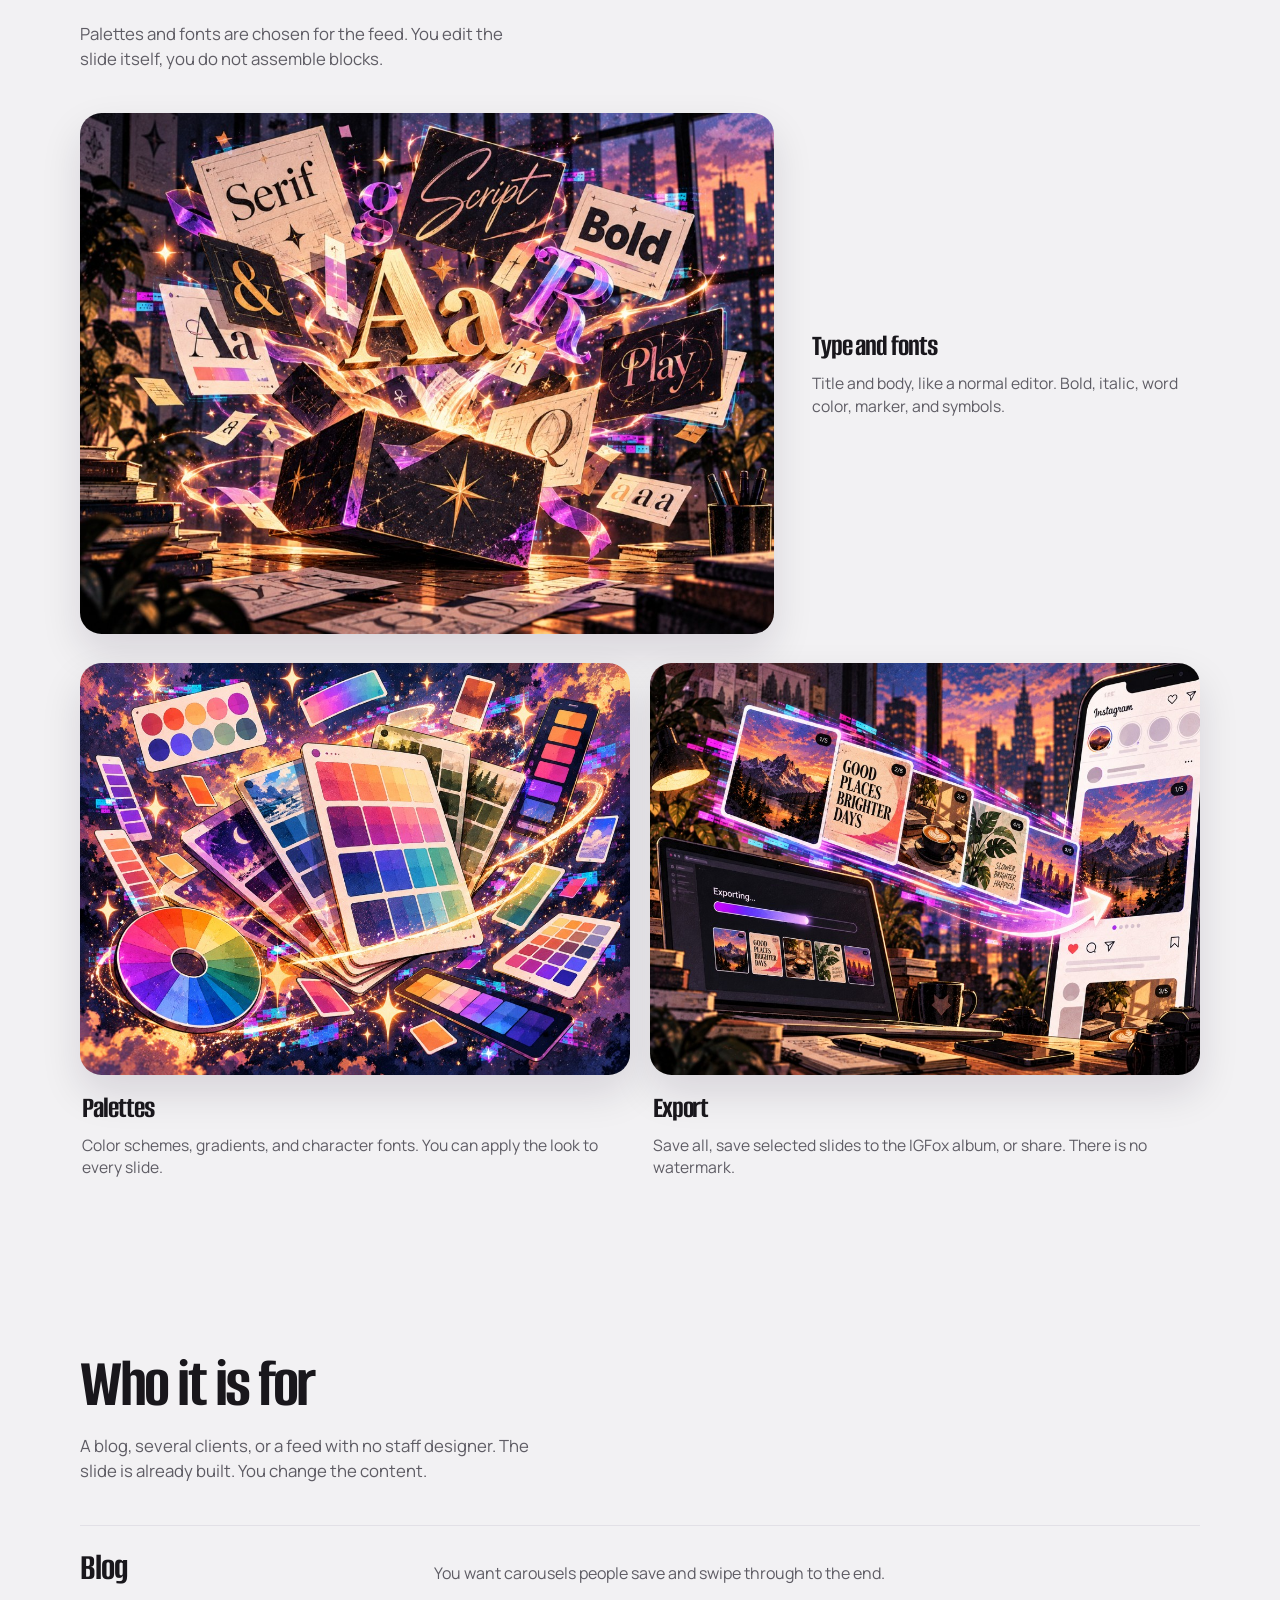
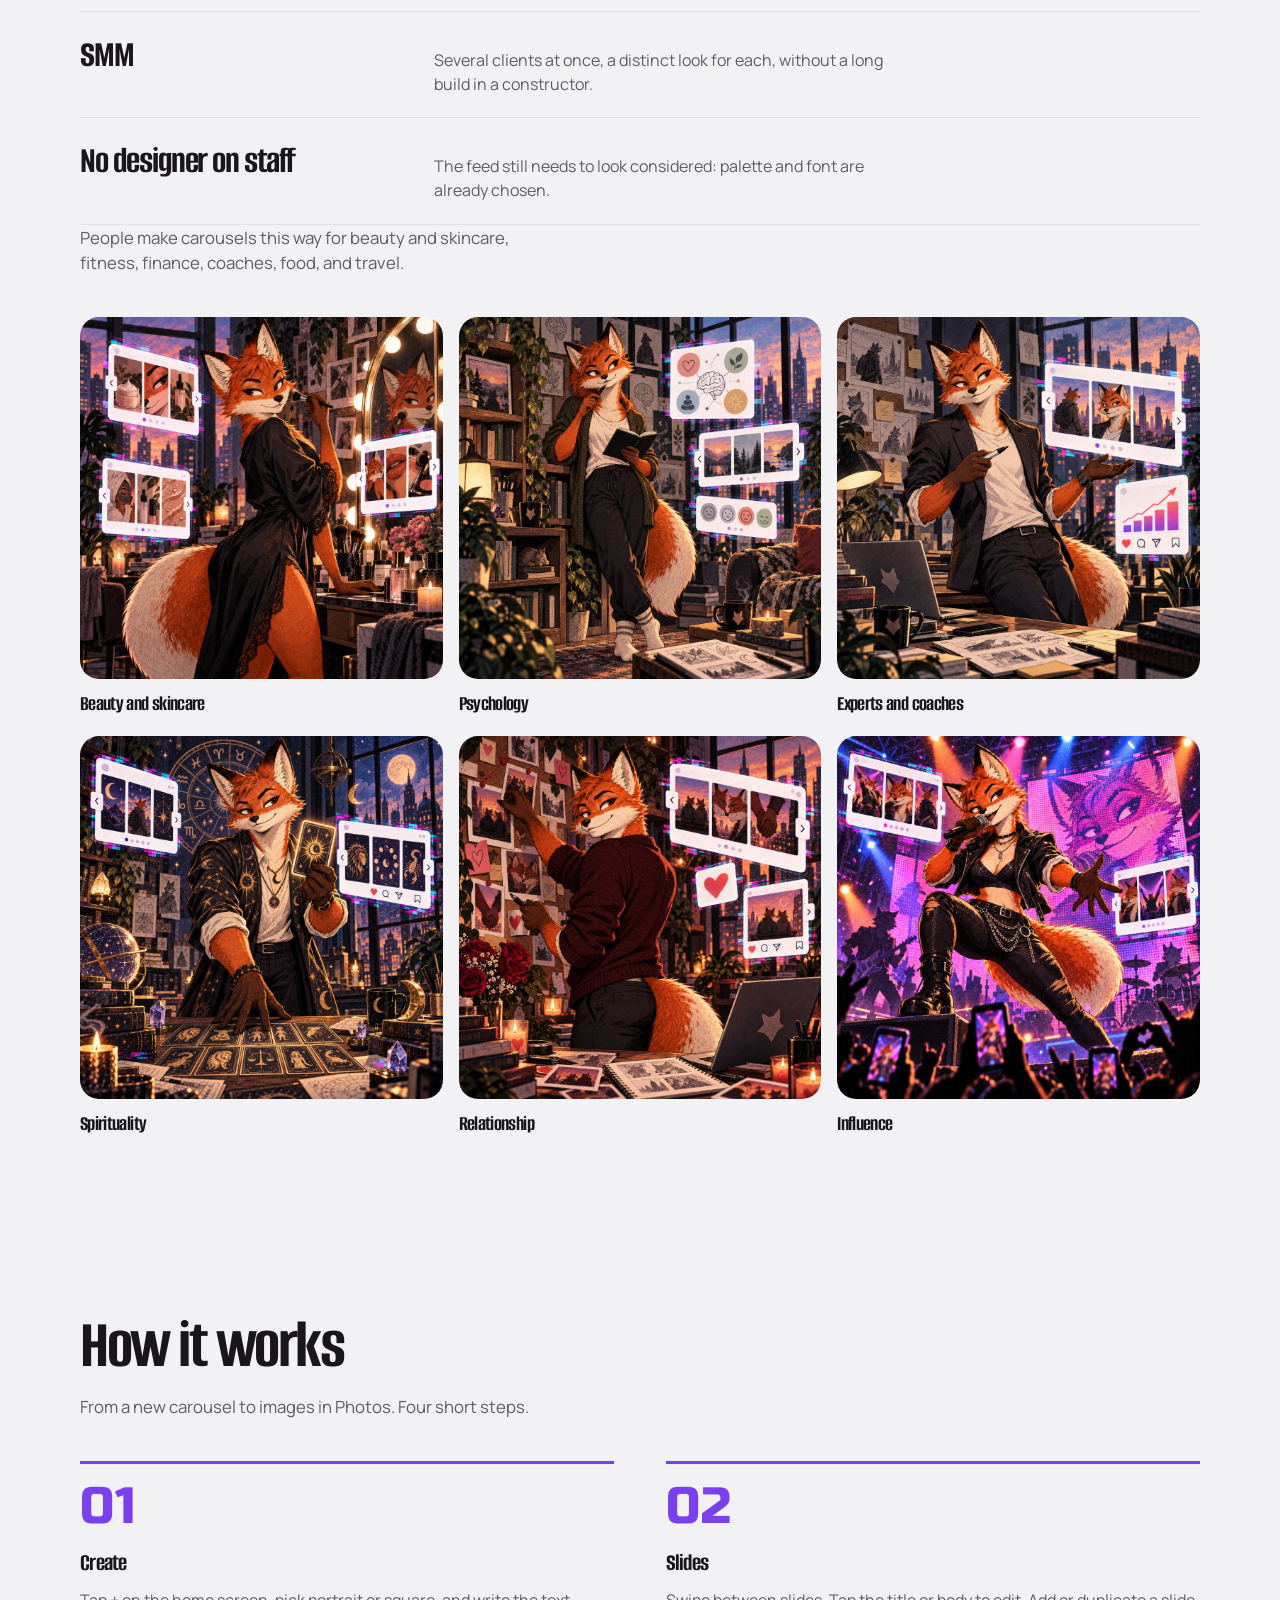
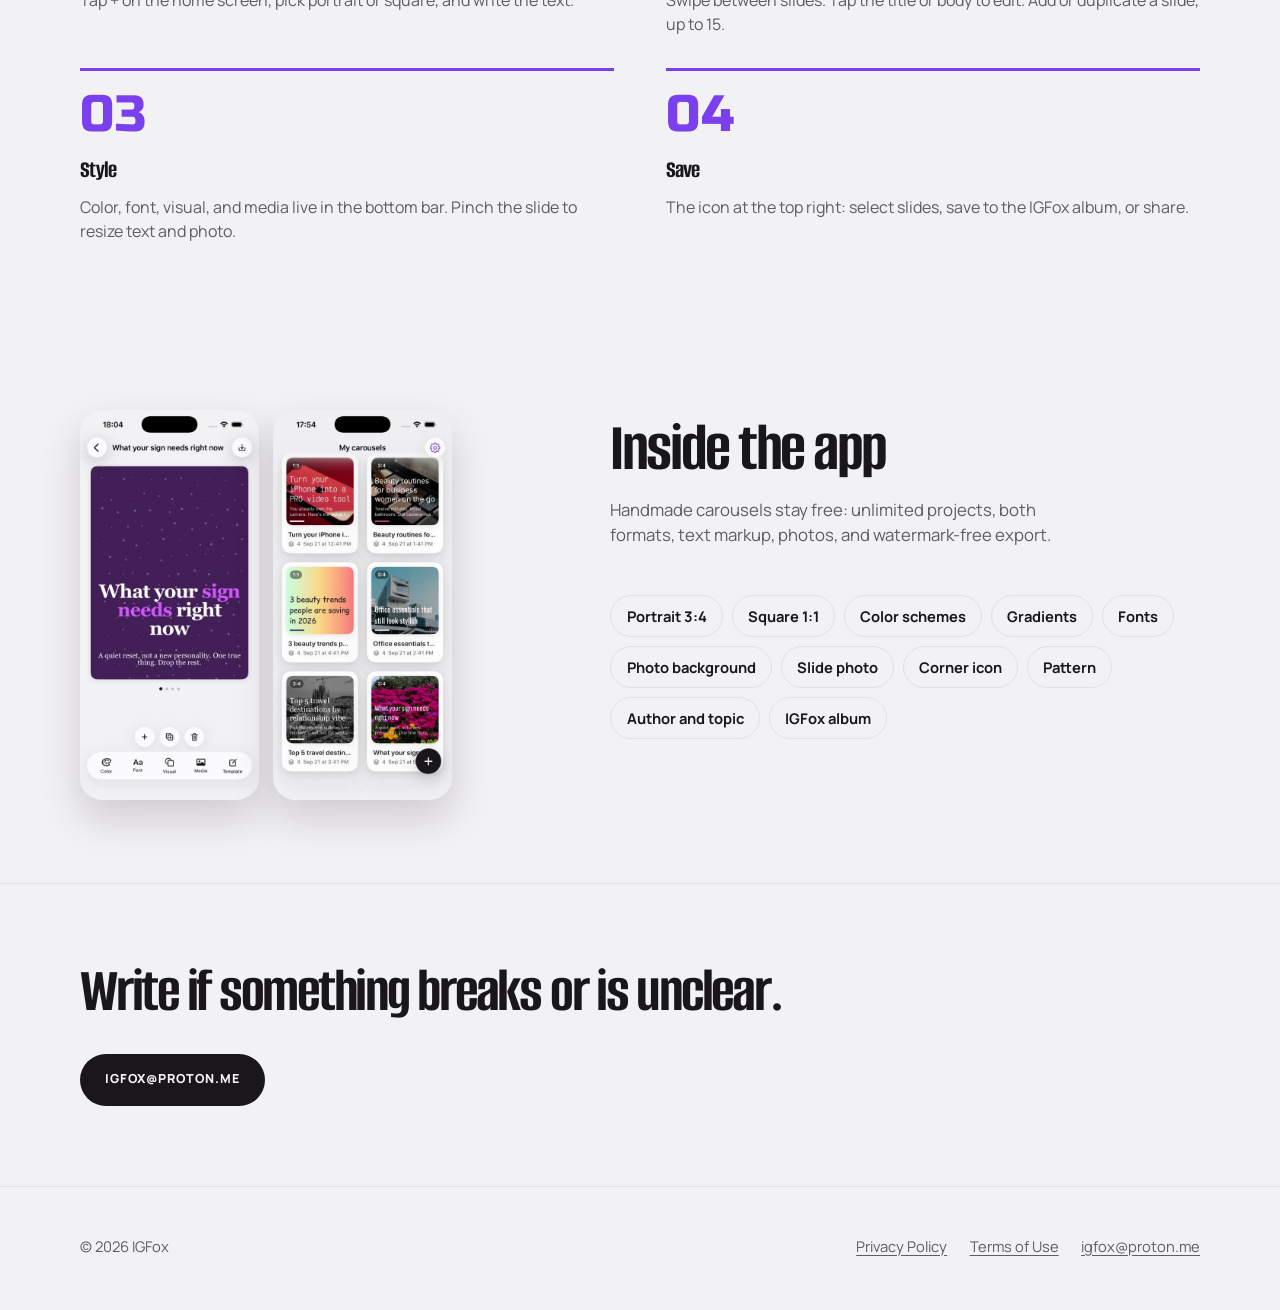
==== commit 01c85df1: "Add files via upload" ====
--- a/igfox-site/index.html
+++ b/igfox-site/index.html
@@ -1,14 +1,14 @@
 <!DOCTYPE html>
-<html lang="ru">
+<html lang="en">
 <head>
   <meta charset="utf-8" />
   <meta name="viewport" content="width=device-width, initial-scale=1" />
   <title>IGFox</title>
-  <meta name="description" content="IGFox: карусели для Instagram на iPhone. Подставляете текст, палитры и шрифты уже на слайде." />
+  <meta name="description" content="IGFox: Instagram carousels on iPhone. Drop in your text. Palettes and fonts are already on the slide." />
   <link rel="icon" href="img/favicon.svg" type="image/svg+xml" />
   <link rel="canonical" href="https://igcarousel.com/" />
   <meta property="og:title" content="IGFox" />
-  <meta property="og:description" content="Карусели для Instagram на iPhone. Подставляете текст, палитры и шрифты уже на слайде." />
+  <meta property="og:description" content="Instagram carousels on iPhone. Drop in your text. Palettes and fonts are already on the slide." />
   <meta property="og:type" content="website" />
   <meta property="og:url" content="https://igcarousel.com/" />
   <meta property="og:image" content="https://igcarousel.com/img/og.jpg" />
@@ -46,7 +46,7 @@
         </a>
       </nav>
       <div class="nav-tools">
-        <button class="lang" type="button" data-toggle-lang data-lang-label aria-label="Language">EN</button>
+        <button class="lang" type="button" data-toggle-lang data-lang-label aria-label="Language">RU</button>
         <button class="menu-btn" type="button" id="open-menu" aria-label="Menu"><span></span><span></span><span></span></button>
       </div>
     </div>
@@ -288,7 +288,6 @@
           <span class="ru">Узор</span><span class="en">Pattern</span>
           <span class="ru">Колонтитулы</span><span class="en">Author and topic</span>
           <span class="ru">Альбом IGFox</span><span class="en">IGFox album</span>
-          <span>Siri / Shortcuts</span>
         </div>
       </div>
     </div>
@@ -300,10 +299,6 @@
         <span class="ru">Напишите, если <span class="nowrap">что-то</span> сломалось или непонятно.</span>
         <span class="en">Write if something breaks or is unclear.</span>
       </h2>
-      <p>
-        <span class="ru">Разработчик: Evgeniia Vorontsova.</span>
-        <span class="en">Developer: Evgeniia Vorontsova.</span>
-      </p>
       <div class="cta-row">
         <a class="btn btn-ink" href="mailto:igfox@proton.me">igfox@proton.me</a>
       </div>
@@ -312,7 +307,7 @@
 
   <footer class="site-footer">
     <div class="wrap foot">
-      <p>© 2026 Evgeniia Vorontsova</p>
+      <p>© 2026 IGFox</p>
       <nav>
         <a href="/privacy/"><span class="ru">Конфиденциальность</span><span class="en">Privacy Policy</span></a>
         <a href="/terms/"><span class="ru">Условия</span><span class="en">Terms of Use</span></a>
@@ -333,7 +328,7 @@
     <a href="/privacy/"><span class="ru">Конфиденциальность</span><span class="en">Privacy Policy</span></a>
     <a href="/terms/"><span class="ru">Условия</span><span class="en">Terms of Use</span></a>
     <a href="https://apps.apple.com/app/id6794353316">App Store</a>
-    <button type="button" data-toggle-lang data-lang-label>EN</button>
+    <button type="button" data-toggle-lang data-lang-label>RU</button>
   </div>
 
   <script src="js/site.js"></script>
